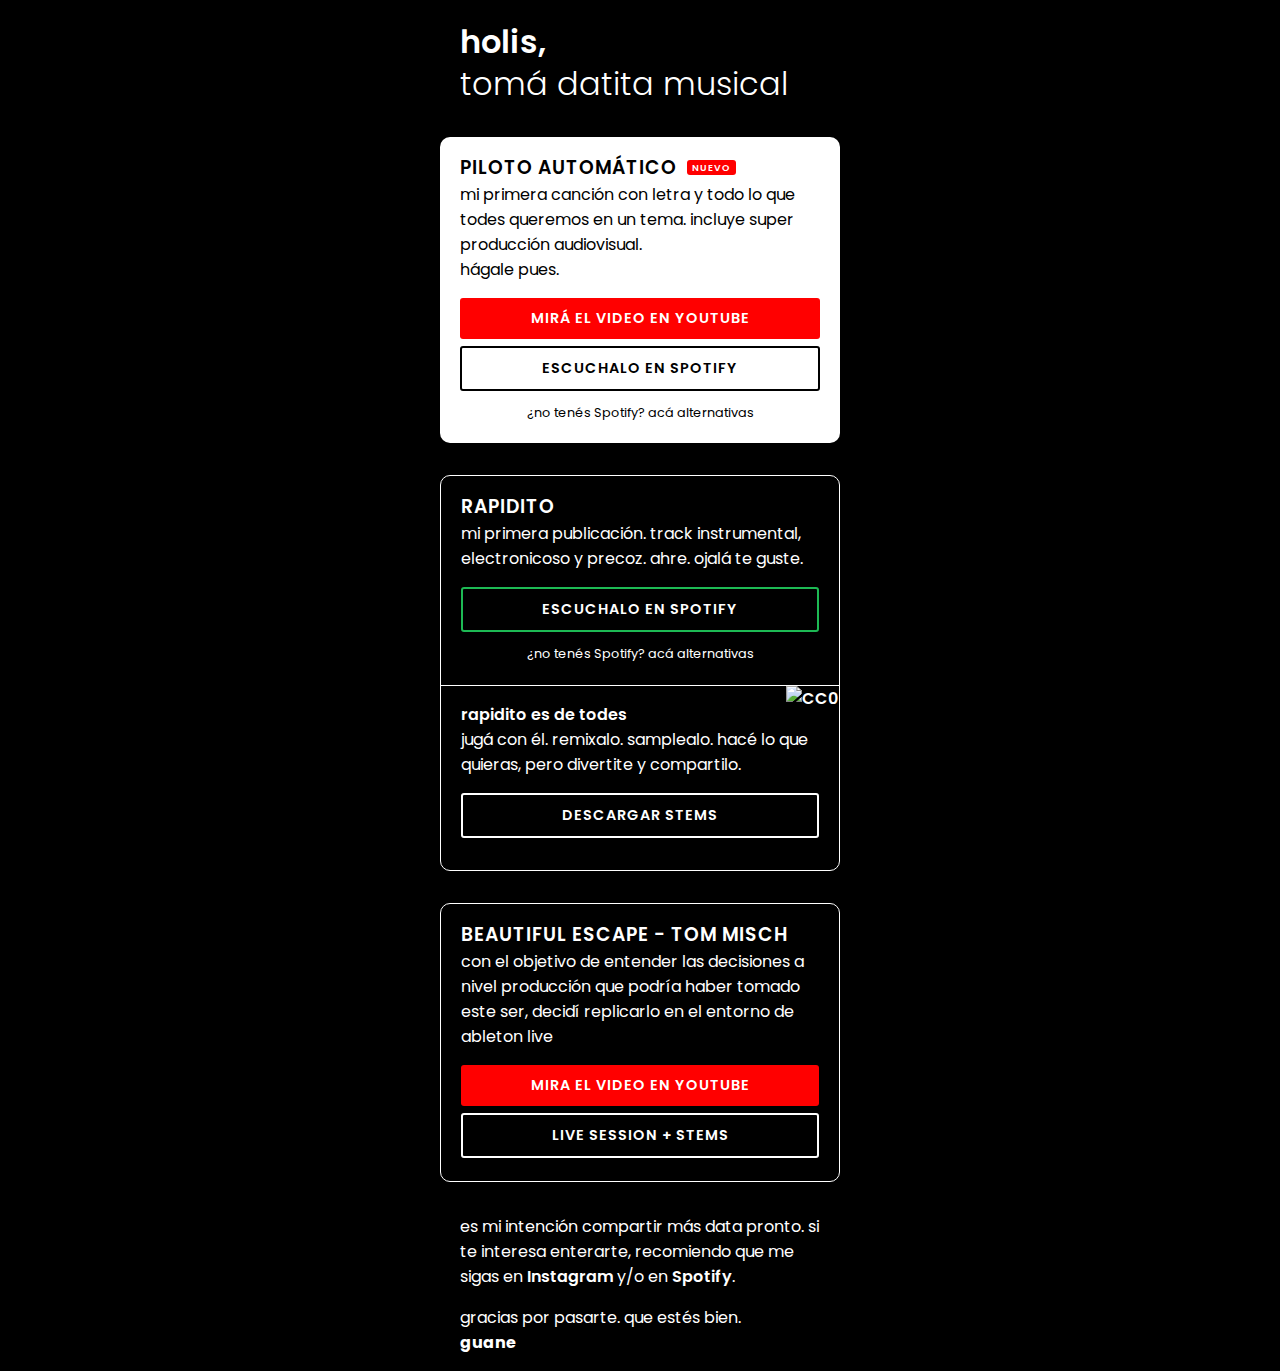
==== index.html @ dbc3dba7 "misch" ====
<!DOCTYPE html>
<html lang="en">
<head>
  <meta charset="UTF-8">
  <!-- Global site tag (gtag.js) - Google Analytics -->
  <script async src="https://www.googletagmanager.com/gtag/js?id=UA-167257848-1"></script>
  <script>
    window.dataLayer = window.dataLayer || [];
    function gtag(){dataLayer.push(arguments);}
    gtag('js', new Date());

    gtag('config', 'UA-167257848-1');
  </script>
  <!-- Google Tag Manager -->
<script>(function(w,d,s,l,i){w[l]=w[l]||[];w[l].push({'gtm.start':
new Date().getTime(),event:'gtm.js'});var f=d.getElementsByTagName(s)[0],
j=d.createElement(s),dl=l!='dataLayer'?'&l='+l:'';j.async=true;j.src=
'https://www.googletagmanager.com/gtm.js?id='+i+dl;f.parentNode.insertBefore(j,f);
})(window,document,'script','dataLayer','GTM-WB2TJGL');</script>
<!-- End Google Tag Manager -->
  <meta name="viewport" content="width=device-width, initial-scale=1.0, maximum-scale=1, user-scalable=0"/>
  <meta http-equiv="X-UA-Compatible" content="ie=edge">
  <link href="https://fonts.googleapis.com/css2?family=Poppins:wght@300;400;600;900&display=swap" rel="stylesheet">

  <meta name="description" content="Un manija musical más">

  <meta property="og:title" content="Guane">
  <meta property="og:description" content="Un manija musical más">
  <meta property="og:image" content="http://guane.co/meta-social.jpg">
  <meta property="og:url" content="http://guane.co">
  <!--meta name="twitter:card" content="summary_large_image"-->

  <meta property="og:site_name" content="Guane">
  <meta name="twitter:image:alt" content="Un manija musical más">
  <title>guane</title>

  <link rel="stylesheet" href="static/styles.css">
</head>
<body>
<!-- Google Tag Manager (noscript) -->
<noscript><iframe src="https://www.googletagmanager.com/ns.html?id=GTM-WB2TJGL"
height="0" width="0" style="display:none;visibility:hidden"></iframe></noscript>
<!-- End Google Tag Manager (noscript) -->
<div id="wrap">
  <div class="container">
    <h1 id="page-title"><span>holis,</span> tomá datita musical</h1>
    <!--p>habrás llegado acá buscando musiquita fresca y nutritiva. <br>esto es lo que tengo por ahora.</p-->
  </div>

  <div class="card new white">
    <div class="block">
      <h3>piloto automático</h3>
      <p>mi primera canción con letra y todo lo que todes queremos en un tema. incluye super producción audiovisual. <br>hágale pues.</p>
      <a href="https://www.youtube.com/watch?v=2fX2SrMbOEM" target="_blank" class="outbound btn-primary btn-youtube" id="Piloto_youtube">Mirá el video en Youtube</a>
      <a href="https://open.spotify.com/track/08IT9ZYKsHliQFiBAHR78b?si=rj-piH4sTCSaxBZZa6_m_A" target="_blank" class="outbound btn-secondary" id="Piloto_spotify">Escuchalo en Spotify</a>
      <a class="small" onclick="togglePanel(this)" data-track="track-02">¿no tenés Spotify? acá alternativas</a>
    </div>
  </div>

  <div class="card">
    <div class="block">
      <h3>rapidito</h3>
      <p>mi primera publicación. track instrumental, electronicoso y precoz. ahre. ojalá te guste.</p>
      <a href="https://open.spotify.com/track/4NC6cqK8tsrpnDs7BSmnF3?si=YZcLljuPQOaiS0xmqyYxNg" target="_blank" class="outbound btn-secondary btn-spotify" id="Rapidito_spotify">Escuchalo en Spotify</a>
      <a class="small" onclick="togglePanel(this)" data-track="track-01">¿no tenés Spotify? acá alternativas</a>
    </div>
    <div class="block">
      <h4>rapidito es de todes</h4>
      <p>jugá con él. remixalo. samplealo. hacé lo que quieras, pero divertite y compartilo. </p>
      <a href="https://www.dropbox.com/sh/ac6xtububckaxv0/AADK2FzumkCQj5qVPClcbhxGa?dl=0" target="_blank" class="outbound btn-secondary" id="Rapidito_stems">descargar stems</a>
      <p xmlns:dct="http://purl.org/dc/terms/" xmlns:vcard="http://www.w3.org/2001/vcard-rdf/3.0#">
      <a rel="license" class="logo-cc0"
         href="http://creativecommons.org/publicdomain/zero/1.0/">
        <img src="http://i.creativecommons.org/p/zero/1.0/88x31.png" style="border-style: none;" alt="CC0" />
      </a>
      <span class="hidden">
        <br />
        To the extent possible under law,
        <a rel="dct:publisher"
           href="guane.co">
          <span property="dct:title">Juani Ruiz Echazú</span></a>
        has waived all copyright and related or neighboring rights to
        <span property="dct:title">Rapidito - single</span>.
        This work is published from:
        <span property="vcard:Country" datatype="dct:ISO3166"
              content="AR" about="guane.co">
          Argentina</span>.
      </span>
      </p>
    </div>
  </div>

  <div class="card">
    <div class="block">
      <h3>beautiful escape - tom misch</h3>
      <p>con el objetivo de entender las decisiones a nivel producción que podría haber tomado este ser, decidí replicarlo en el entorno de ableton live</p>
      <a href="https://youtu.be/fg_dWSRYCf8" target="_blank" class="outbound btn-primary btn-youtube" id="Misch_yt">Mira el video en youtube</a>
      <a href="https://www.dropbox.com/sh/4fp14c9alnywz0y/AADHzIzvy0ldiTium4FO3c2oa?dl=0" target="_blank" class="outbound btn-secondary" id="Misch_stems">Live session + stems</a>
    </div>
  </div>
  
  <div class="container">
    <p>es mi intención compartir más data pronto. si te interesa enterarte, recomiendo que me sigas en <a href="http://instagram.com/daleguane" class="outbound" id="Social_IG" target="_blank">Instagram</a> y/o en <a href="https://open.spotify.com/artist/0jzcoarkQGWsQADOAXR2iR?si=GnlIrMtJQ4uZxvZliAdVQA" class="outbound" id="Social_SP" target="_blank">Spotify</a>.</p>

    <p>gracias por pasarte. que estés bien. <br> <strong>guane</strong></p>
  </div>

</div>

<div id="panel">
  <div class="bg" onclick="closePanel()" id="close-panel"></div>
  <div class="container track-01">
    <h2>a ver si alguna de estas te sirve:</h2>
    <ul>
      <li><a href="https://www.instagram.com/p/CAbT5fRA3Bx/" class="outbound" id="Rapidito_IG" target="_blank">Instagram</a></li>
      <li><a href="https://music.apple.com/us/album/rapidito-single/1513836901?uo=4&app=apple+music" class="outbound" id="Rapidito_AP" target="_blank">Apple music</a></li>
      <li><a href="https://tidal.com/browse/track/141943991" class="outbound" id="Rapidito_TI" target="_blank">Tidal</a></li>
      <li><a href="https://www.deezer.com/album/148999192" class="outbound" id="Rapidito_DE" target="_blank">Deezer</a></li>
      <li><a href="https://www.youtube.com/watch?v=BeaPKZF7RSI" class="outbound" id="Rapidito_YT" target="_blank">Youtube</a></li>
    </ul>
  </div>
  <div class="container track-02">
    <h2>a ver si alguna de estas te sirve:</h2>
    <ul>
      <li><a href="https://music.apple.com/us/album/rapidito-single/1513836901?uo=4&app=apple+music" class="outbound" id="Piloto_AP" target="_blank">Apple music</a></li>
      <li><a href="https://tidal.com/browse/track/143422918" class="outbound" id="Piloto_TI" target="_blank">Tidal</a></li>
      <li><a href="https://www.deezer.com/en/track/977802572" class="outbound" id="Piloto_DE" target="_blank">Deezer</a></li>
    </ul>
  </div>
</div>

<script type="text/javascript">
function togglePanel(e) {
  var element = document.getElementById("panel");
  var song = e.getAttribute("data-track");
  // alert(song);
  element.classList.toggle("visible");
  element.classList.toggle(song);
}
function closePanel() {
  document.getElementById("panel").removeAttribute('class');
}
document.onkeydown = function(evt) {
    evt = evt || window.event;
    if (evt.keyCode == 27) {
        document.getElementById("panel").removeAttribute('class');
    }
};
</script>

</body>
</html>
---- static/styles.css ----
html, body {
  font-family: 'Poppins', sans-serif;
  margin: 0;
  background: #000;
  color: #fff;
  font-size: 16px;
}

#wrap {
  margin: 0 auto;
  width: 100%;
  max-width: 400px;
}

#page-title {
  font-weight: 300;
  line-height: 1.3em;
}

#page-title span {
  display: block;
  font-weight: 600;
}

.container {
  padding: 0 20px;
}

.card {
  border-radius: 10px;
  border: 1px solid #fff;
  margin: 2em 0;
}
.card.white {
  border: none;
  background: #fff;
  color: #000;
}
.card .block {
  padding: 16px 20px;
  position: relative;
}
.card .block:not(:first-child) {
  border-top: 1px solid #fff;
}

.card h3 {
  margin: 0;
  text-transform: uppercase;
  font-weight: 600;
  letter-spacing: 1px;
  padding: 0;
}
.card.new h3:after {
  content: "nuevo";
  background: #ff0000;
  font-size: .5em;
  padding: 1px 5px;
  border-radius: 3px;
  position: relative;
  top: -3px;
  margin-left: 10px;
}
.card.white.new h3:after {
  color: #fff;
}
.card h4 {
  margin: 0;
  font-weight: 600;
}
span.hidden {
  display: none;
}
.logo-cc0 {
  position: absolute;
  top: 0;
  right: 0;
}
.logo-cc0 img {
  width: 64px;
}
.card p {
  padding-top: 0;
  margin-top: 0;
}
a {
  color: #fff;
  text-decoration: none;
  font-weight: 600;
}
a.small {
  color: #fff;
  display: block;
  padding: 5px 0;
  font-weight: 400;
  line-height: 1.5em;
  text-decoration: none;
  font-size: .8em;
  text-align: center;
  cursor: pointer;
}
a:hover {
  text-decoration: underline;
}
.white a.small {
  color: #000;
}

.btn-primary {
  background: #fff;
  color: #000;
  text-decoration: none;
  display: block;
  border-radius: 3px;
  padding: 10px 20px;
  text-align: center;
  text-transform: uppercase;
  font-weight: 600;
  font-size: .9em;
  letter-spacing: 1px;
  margin-bottom: .5em;
}
.btn-primary.btn-spotify {
  background: #1db954;
  color: #fff;
}

.btn-primary.btn-youtube {
  background: #ff0000;
  color: #fff;
}

.btn-secondary {
  background: #000;
  color: #fff;
  border: 2px solid #fff;
  box-sizing: border-box;
  text-decoration: none;
  display: block;
  border-radius: 3px;
  padding: 10px 20px;
  text-align: center;
  text-transform: uppercase;
  font-weight: 600;
  font-size: .9em;
  letter-spacing: 1px;
  margin-bottom: .5em;
}
.btn-secondary.btn-spotify {
  background: #000;
  color: #fff;
  border-color: #1db954;
}
.card.white .btn-secondary {
  border-color: #000;
  background: #fff;
  color: #000;
}

#panel {
  position: fixed;
  top: 0;
  left: 0;
  right: 0;
  bottom: 0;
  display: none;
}

#panel.visible {
  display: block;
}

#panel .bg {
  position: absolute;
  top: 0;
  left: 0;
  right: 0;
  bottom: 0;
  background: rgba(0,0,0,.6);
}

#panel .container {
  width: 100%;
  max-width: 420px;
  padding: 0;
  background: #fff;
  color: #000;
  border-radius: 10px;
  text-align: center;
  position: absolute;
  top: 50%;
  left: 50%;
  transform: translateX(-50%) translateY(-50%);
  box-shadow: 0px 0px 10px #000;
  display: none;
}
#panel.visible.track-01 .container.track-01,
#panel.visible.track-02 .container.track-02 {
  display: block;
}
#panel h2 {
  font-weight: 400;
  font-size: 1em;
}
#panel ul {
  padding: 0;
  border-top: 1px solid #000;
  margin-bottom: 0;
}
#panel ul li {
  list-style: none;
  padding: 0;
  border-bottom: 1px solid #000;
}
#panel a {
  color: #000;
  display: block;
  padding: 12px 0;
}
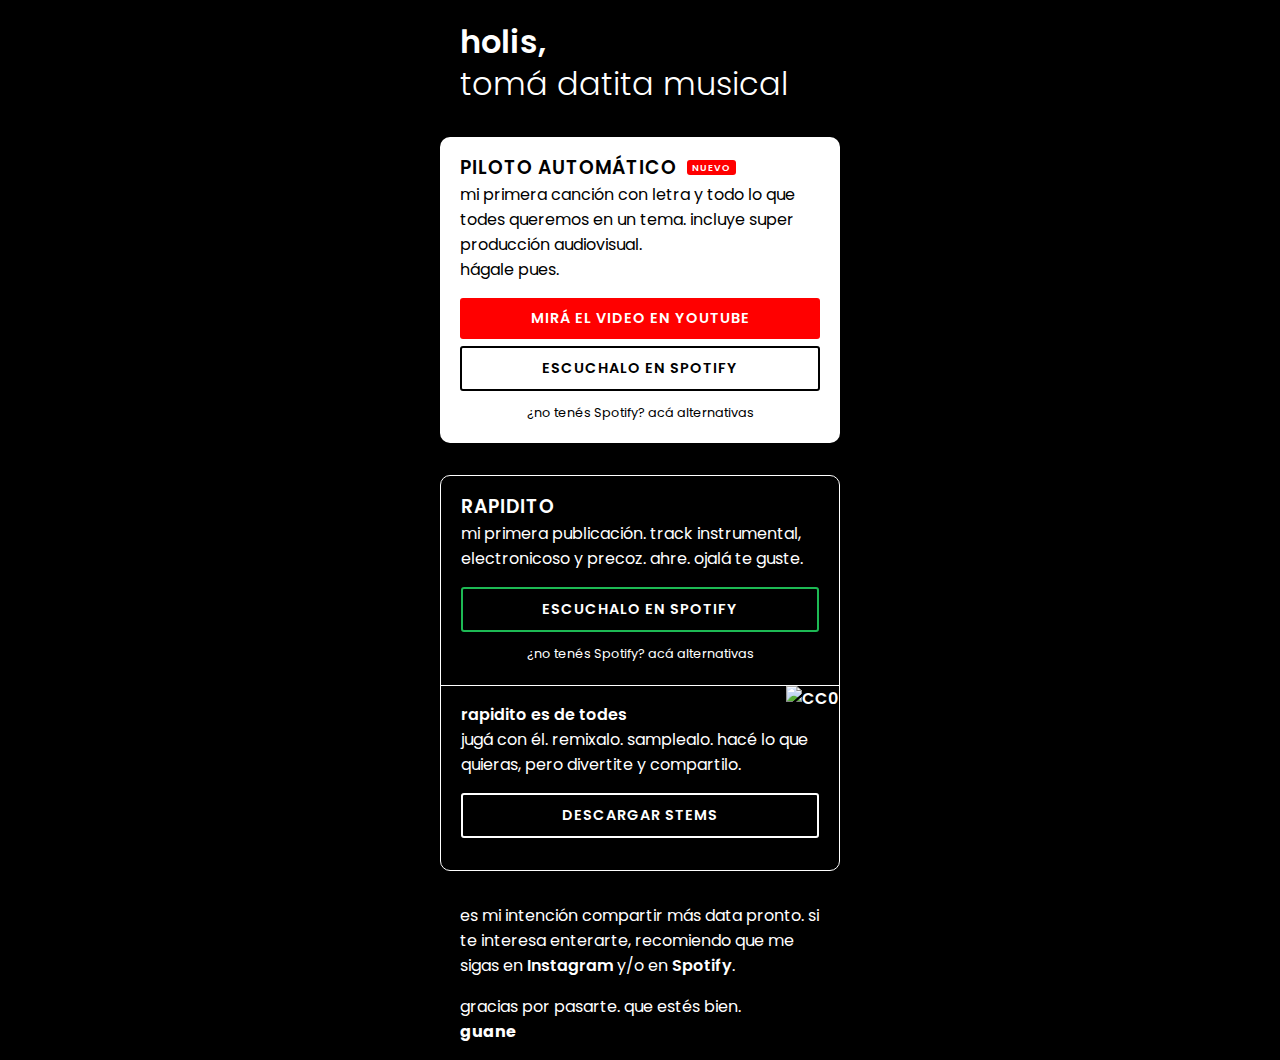
==== commit ba42ce5e: "oops" ====
--- a/index.html
+++ b/index.html
@@ -90,14 +90,14 @@
     </div>
   </div>
 
-  <div class="card">
+  <!--div class="card">
     <div class="block">
       <h3>beautiful escape - tom misch</h3>
       <p>con el objetivo de entender las decisiones a nivel producción que podría haber tomado este ser, decidí replicarlo en el entorno de ableton live</p>
       <a href="https://youtu.be/fg_dWSRYCf8" target="_blank" class="outbound btn-primary btn-youtube" id="Misch_yt">Mira el video en youtube</a>
       <a href="https://www.dropbox.com/sh/4fp14c9alnywz0y/AADHzIzvy0ldiTium4FO3c2oa?dl=0" target="_blank" class="outbound btn-secondary" id="Misch_stems">Live session + stems</a>
     </div>
-  </div>
+  </div-->
   
   <div class="container">
     <p>es mi intención compartir más data pronto. si te interesa enterarte, recomiendo que me sigas en <a href="http://instagram.com/daleguane" class="outbound" id="Social_IG" target="_blank">Instagram</a> y/o en <a href="https://open.spotify.com/artist/0jzcoarkQGWsQADOAXR2iR?si=GnlIrMtJQ4uZxvZliAdVQA" class="outbound" id="Social_SP" target="_blank">Spotify</a>.</p>
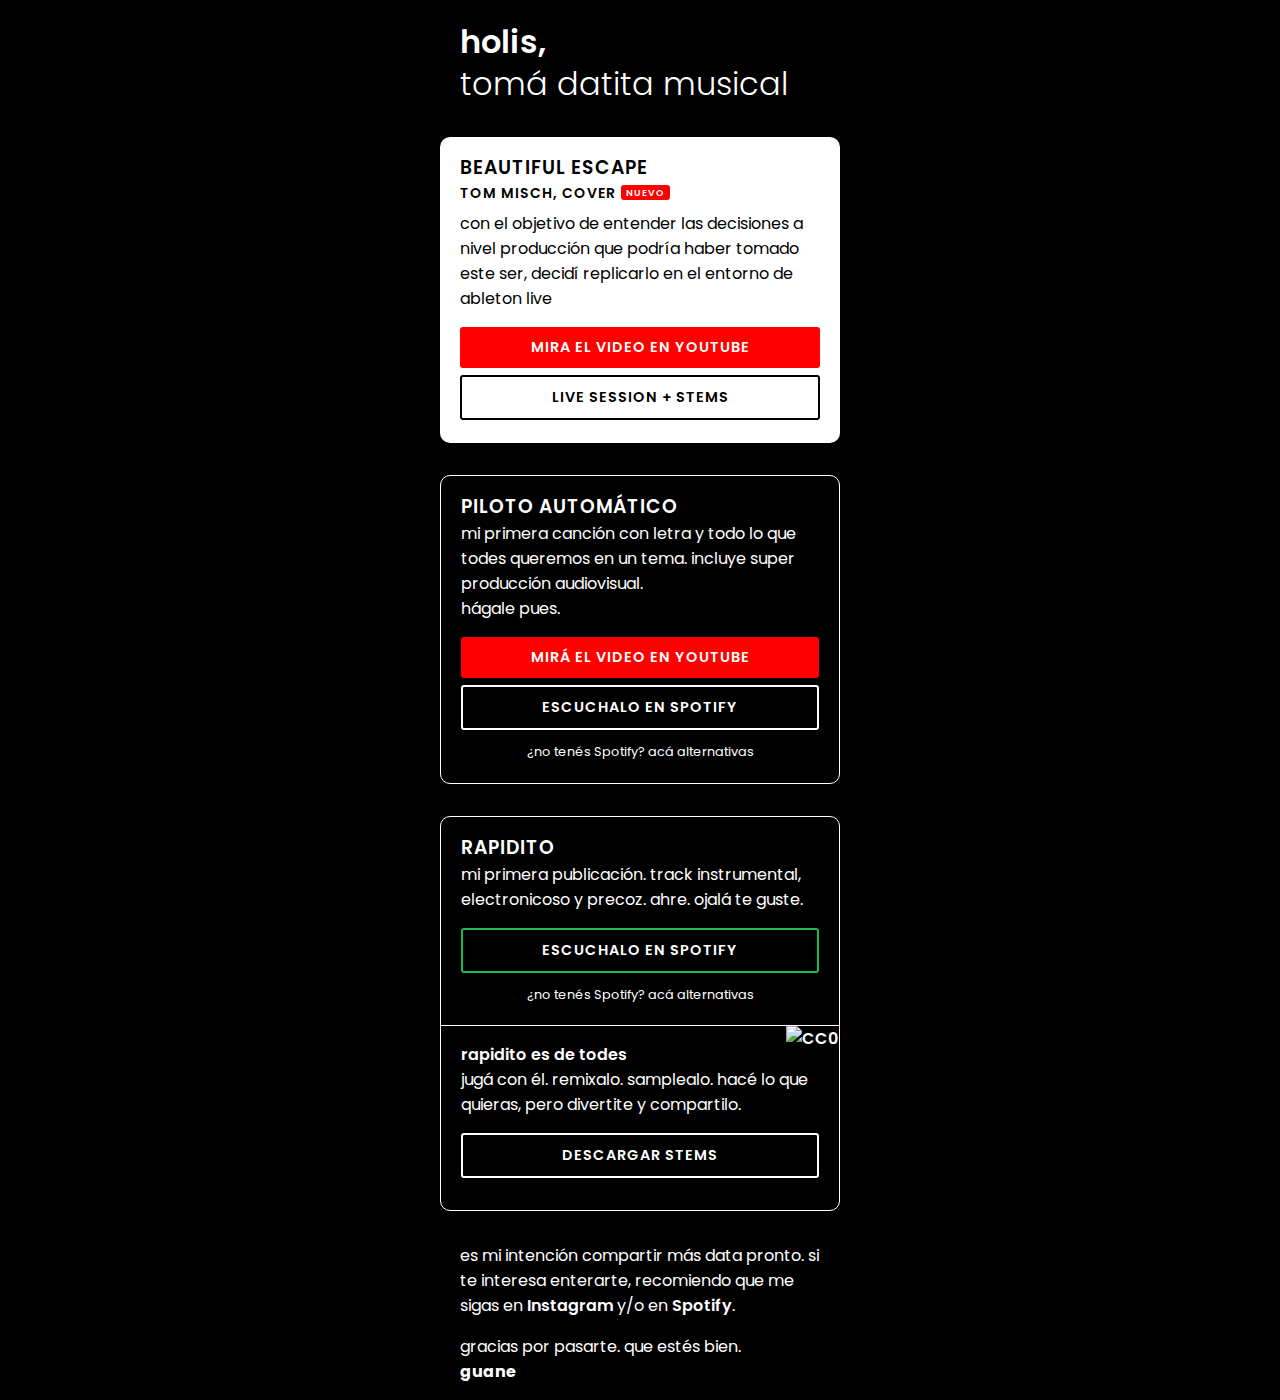
==== commit 1b8d0077: "misch for real" ====
--- a/index.html
+++ b/index.html
@@ -49,6 +49,15 @@
 
   <div class="card new white">
     <div class="block">
+      <h3>beautiful escape<br><span>tom misch, cover</span></h3>
+      <p>con el objetivo de entender las decisiones a nivel producción que podría haber tomado este ser, decidí replicarlo en el entorno de ableton live</p>
+      <a href="https://youtu.be/fg_dWSRYCf8" target="_blank" class="outbound btn-primary btn-youtube" id="Misch_yt">Mira el video en youtube</a>
+      <a href="https://www.dropbox.com/sh/4fp14c9alnywz0y/AADHzIzvy0ldiTium4FO3c2oa?dl=0" target="_blank" class="outbound btn-secondary" id="Misch_stems">Live session + stems</a>
+    </div>
+  </div>
+
+  <div class="card">
+    <div class="block">
       <h3>piloto automático</h3>
       <p>mi primera canción con letra y todo lo que todes queremos en un tema. incluye super producción audiovisual. <br>hágale pues.</p>
       <a href="https://www.youtube.com/watch?v=2fX2SrMbOEM" target="_blank" class="outbound btn-primary btn-youtube" id="Piloto_youtube">Mirá el video en Youtube</a>
@@ -89,15 +98,6 @@
       </p>
     </div>
   </div>
-
-  <!--div class="card">
-    <div class="block">
-      <h3>beautiful escape - tom misch</h3>
-      <p>con el objetivo de entender las decisiones a nivel producción que podría haber tomado este ser, decidí replicarlo en el entorno de ableton live</p>
-      <a href="https://youtu.be/fg_dWSRYCf8" target="_blank" class="outbound btn-primary btn-youtube" id="Misch_yt">Mira el video en youtube</a>
-      <a href="https://www.dropbox.com/sh/4fp14c9alnywz0y/AADHzIzvy0ldiTium4FO3c2oa?dl=0" target="_blank" class="outbound btn-secondary" id="Misch_stems">Live session + stems</a>
-    </div>
-  </div-->
   
   <div class="container">
     <p>es mi intención compartir más data pronto. si te interesa enterarte, recomiendo que me sigas en <a href="http://instagram.com/daleguane" class="outbound" id="Social_IG" target="_blank">Instagram</a> y/o en <a href="https://open.spotify.com/artist/0jzcoarkQGWsQADOAXR2iR?si=GnlIrMtJQ4uZxvZliAdVQA" class="outbound" id="Social_SP" target="_blank">Spotify</a>.</p>
--- a/static/styles.css
+++ b/static/styles.css
@@ -51,15 +51,21 @@
   letter-spacing: 1px;
   padding: 0;
 }
+.card h3 span {
+  font-size: .75em;
+  position: relative;
+  top: -5px;
+}
 .card.new h3:after {
   content: "nuevo";
+  display: inline;
   background: #ff0000;
   font-size: .5em;
   padding: 1px 5px;
   border-radius: 3px;
   position: relative;
-  top: -3px;
-  margin-left: 10px;
+  top: -7px;
+  margin-left: 5px;
 }
 .card.white.new h3:after {
   color: #fff;
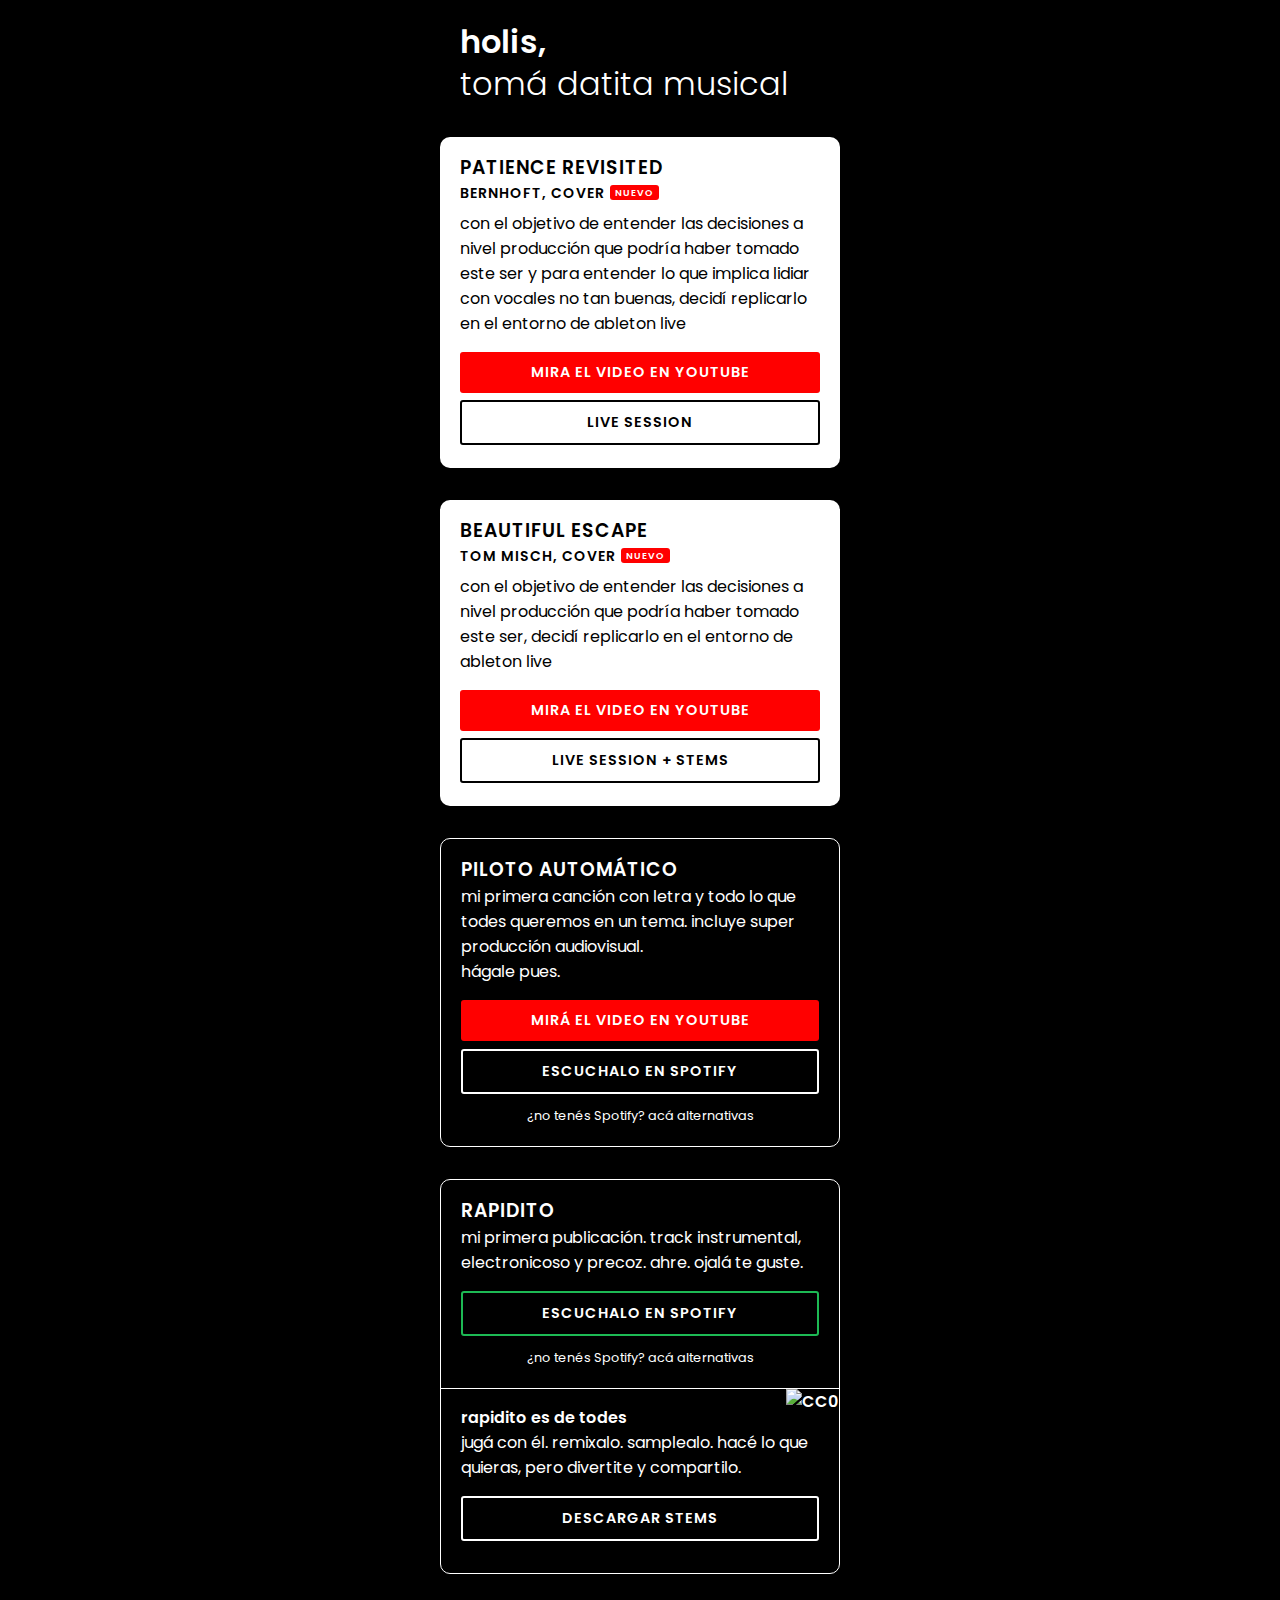
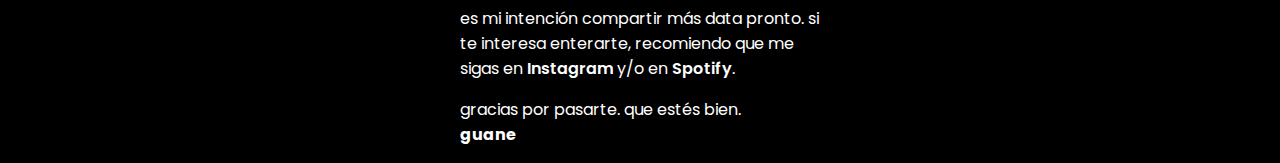
==== commit e128611b: "patience revisited" ====
--- a/index.html
+++ b/index.html
@@ -47,6 +47,15 @@
     <!--p>habrás llegado acá buscando musiquita fresca y nutritiva. <br>esto es lo que tengo por ahora.</p-->
   </div>
 
+  <div class="card new white">
+    <div class="block">
+      <h3>patience revisited<br><span>bernhoft, cover</span></h3>
+      <p>con el objetivo de entender las decisiones a nivel producción que podría haber tomado este ser y para entender lo que implica lidiar con vocales no tan buenas, decidí replicarlo en el entorno de ableton live</p>
+      <a href="https://www.youtube.com/watch?v=g9MQwjhm0Oc" target="_blank" class="outbound btn-primary btn-youtube" id="Bernhoft_yt">Mira el video en youtube</a>
+      <a href="https://www.dropbox.com/sh/3kn89ak44lyh8nc/AAAj1W1nZ2Cq6m2srmrZ6Okga?dl=0" target="_blank" class="outbound btn-secondary" id="Bernhoft_stems">Live session</a>
+    </div>
+  </div>
+  
   <div class="card new white">
     <div class="block">
       <h3>beautiful escape<br><span>tom misch, cover</span></h3>
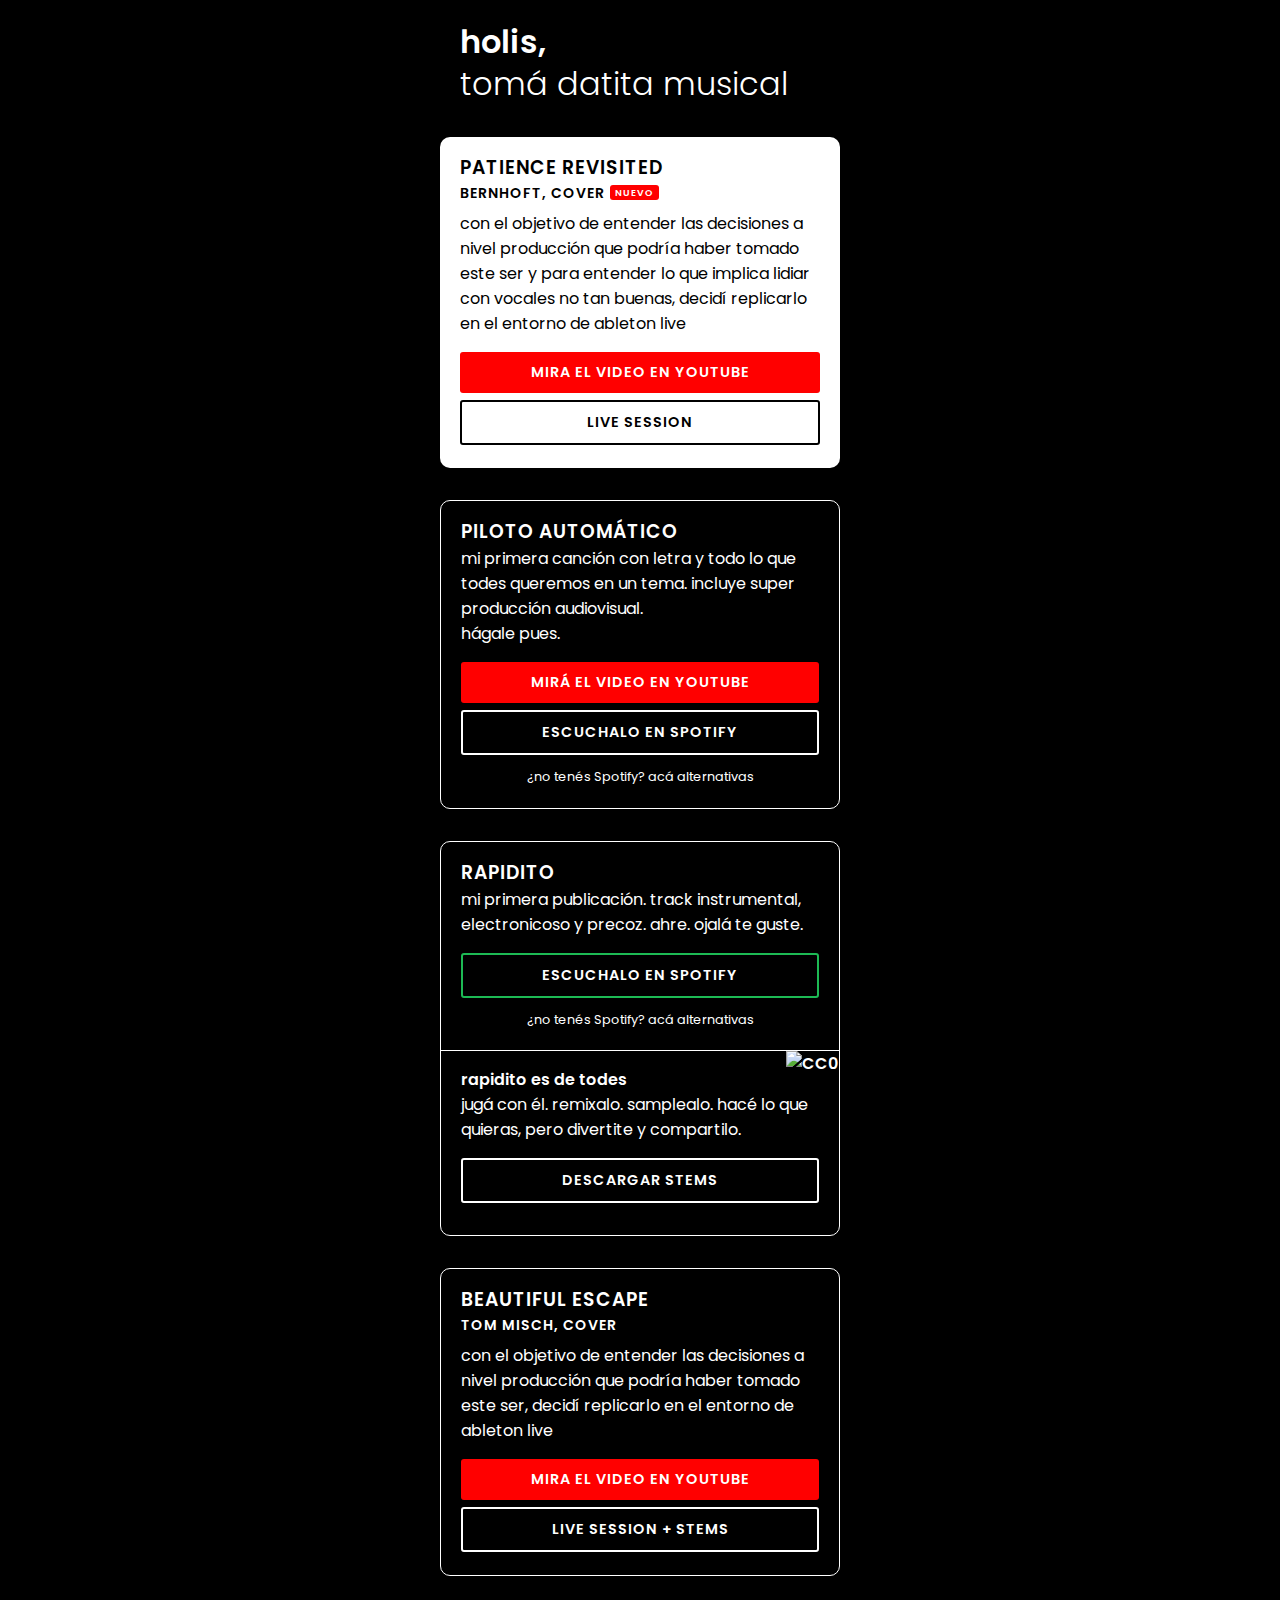
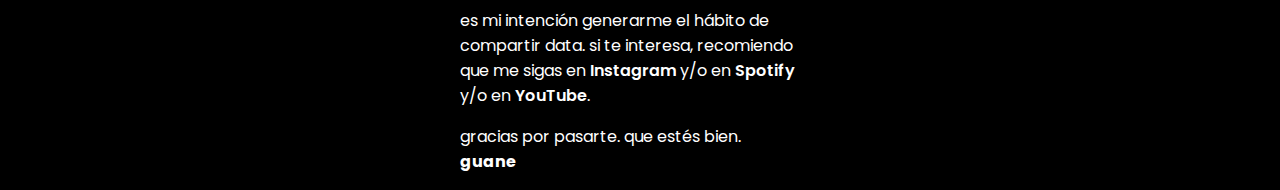
==== commit 28071187: "revisited" ====
--- a/index.html
+++ b/index.html
@@ -55,15 +55,6 @@
       <a href="https://www.dropbox.com/sh/3kn89ak44lyh8nc/AAAj1W1nZ2Cq6m2srmrZ6Okga?dl=0" target="_blank" class="outbound btn-secondary" id="Bernhoft_stems">Live session</a>
     </div>
   </div>
-  
-  <div class="card new white">
-    <div class="block">
-      <h3>beautiful escape<br><span>tom misch, cover</span></h3>
-      <p>con el objetivo de entender las decisiones a nivel producción que podría haber tomado este ser, decidí replicarlo en el entorno de ableton live</p>
-      <a href="https://youtu.be/fg_dWSRYCf8" target="_blank" class="outbound btn-primary btn-youtube" id="Misch_yt">Mira el video en youtube</a>
-      <a href="https://www.dropbox.com/sh/4fp14c9alnywz0y/AADHzIzvy0ldiTium4FO3c2oa?dl=0" target="_blank" class="outbound btn-secondary" id="Misch_stems">Live session + stems</a>
-    </div>
-  </div>
 
   <div class="card">
     <div class="block">
@@ -107,9 +98,18 @@
       </p>
     </div>
   </div>
+
+  <div class="card">
+    <div class="block">
+      <h3>beautiful escape<br><span>tom misch, cover</span></h3>
+      <p>con el objetivo de entender las decisiones a nivel producción que podría haber tomado este ser, decidí replicarlo en el entorno de ableton live</p>
+      <a href="https://youtu.be/fg_dWSRYCf8" target="_blank" class="outbound btn-primary btn-youtube" id="Misch_yt">Mira el video en youtube</a>
+      <a href="https://www.dropbox.com/sh/4fp14c9alnywz0y/AADHzIzvy0ldiTium4FO3c2oa?dl=0" target="_blank" class="outbound btn-secondary" id="Misch_stems">Live session + stems</a>
+    </div>
+  </div>
   
   <div class="container">
-    <p>es mi intención compartir más data pronto. si te interesa enterarte, recomiendo que me sigas en <a href="http://instagram.com/daleguane" class="outbound" id="Social_IG" target="_blank">Instagram</a> y/o en <a href="https://open.spotify.com/artist/0jzcoarkQGWsQADOAXR2iR?si=GnlIrMtJQ4uZxvZliAdVQA" class="outbound" id="Social_SP" target="_blank">Spotify</a>.</p>
+    <p>es mi intención generarme el hábito de compartir data. si te interesa, recomiendo que me sigas en <a href="http://instagram.com/daleguane" class="outbound" id="Social_IG" target="_blank">Instagram</a> y/o en <a href="https://open.spotify.com/artist/0jzcoarkQGWsQADOAXR2iR?si=GnlIrMtJQ4uZxvZliAdVQA" class="outbound" id="Social_SP" target="_blank">Spotify</a> y/o en <a href="http://www.youtube.com/channel/UCfoHycSGTtLKOb_GEZmihuw" class="outbound" id="Social_YT" target="_blank">YouTube</a>.</p>
 
     <p>gracias por pasarte. que estés bien. <br> <strong>guane</strong></p>
   </div>
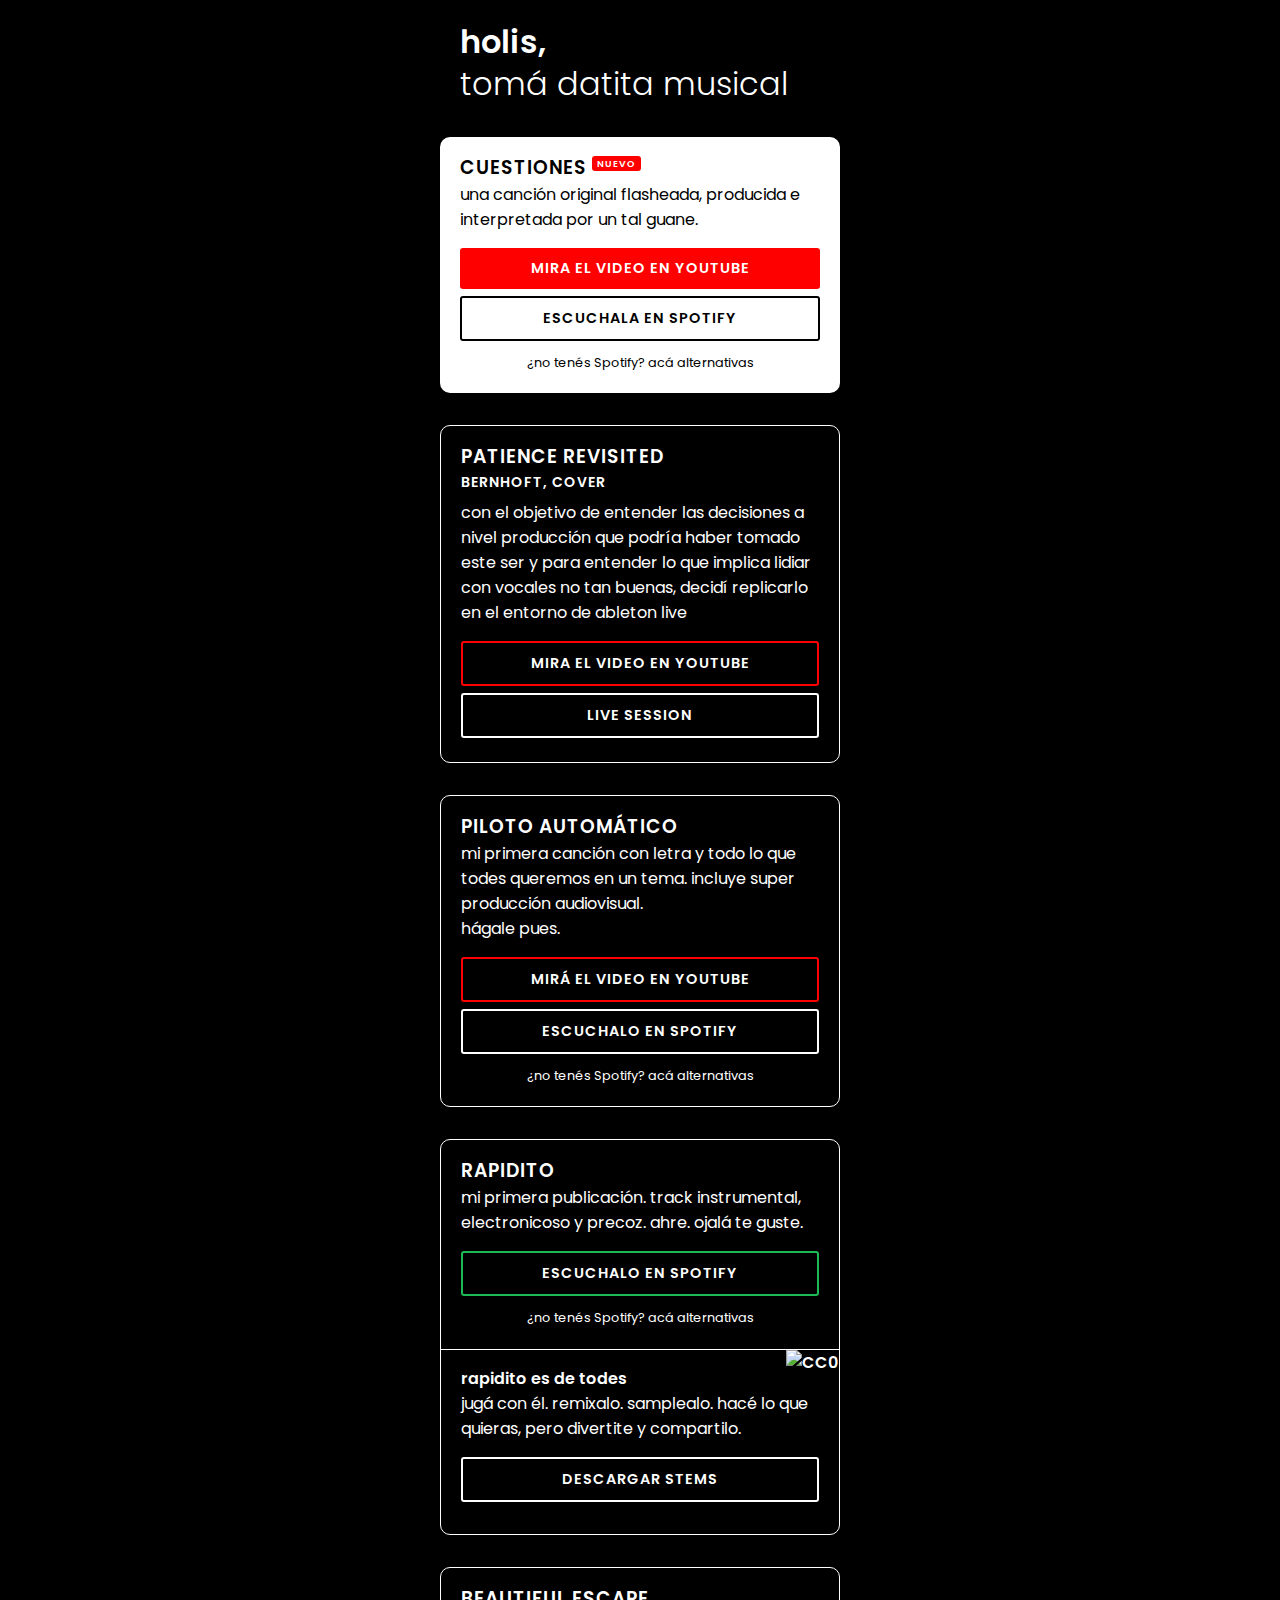
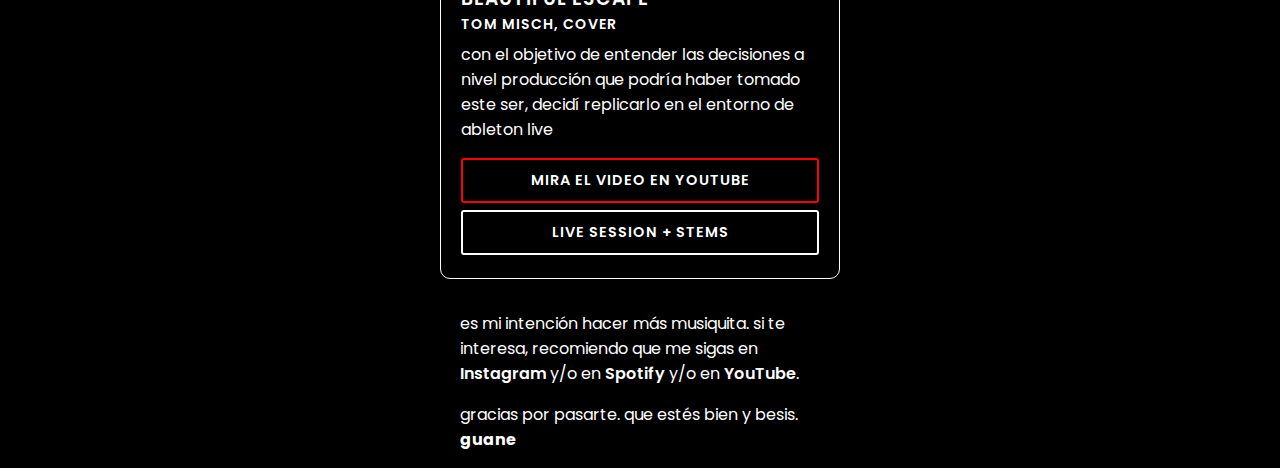
==== commit a8c8318f: "daleeee" ====
--- a/index.html
+++ b/index.html
@@ -49,9 +49,19 @@
 
   <div class="card new white">
     <div class="block">
+      <h3>cuestiones</h3>
+      <p>una canción original flasheada, producida e interpretada por un tal guane.</p>
+      <a href="https://www.youtube.com/watch?v=g9MQwjhm0Oc" target="_blank" class="outbound btn-primary btn-youtube" id="Cuestiones_yt">Mira el video en youtube</a>
+      <a href="https://open.spotify.com/track/19mItUiQqte8ufjwZdrCme?si=6zl7G36hRICoL2ruUDDG5w" target="_blank" class="outbound btn-secondary" id="Cuestiones_spotify">Escuchala en Spotify</a>
+      <a class="small" onclick="togglePanel(this)" data-track="track-03">¿no tenés Spotify? acá alternativas</a>
+    </div>
+  </div>
+  
+  <div class="card">
+    <div class="block">
       <h3>patience revisited<br><span>bernhoft, cover</span></h3>
       <p>con el objetivo de entender las decisiones a nivel producción que podría haber tomado este ser y para entender lo que implica lidiar con vocales no tan buenas, decidí replicarlo en el entorno de ableton live</p>
-      <a href="https://www.youtube.com/watch?v=g9MQwjhm0Oc" target="_blank" class="outbound btn-primary btn-youtube" id="Bernhoft_yt">Mira el video en youtube</a>
+      <a href="https://www.youtube.com/watch?v=g9MQwjhm0Oc" target="_blank" class="outbound btn-secondary btn-youtube" id="Bernhoft_yt">Mira el video en youtube</a>
       <a href="https://www.dropbox.com/sh/3kn89ak44lyh8nc/AAAj1W1nZ2Cq6m2srmrZ6Okga?dl=0" target="_blank" class="outbound btn-secondary" id="Bernhoft_stems">Live session</a>
     </div>
   </div>
@@ -60,7 +70,7 @@
     <div class="block">
       <h3>piloto automático</h3>
       <p>mi primera canción con letra y todo lo que todes queremos en un tema. incluye super producción audiovisual. <br>hágale pues.</p>
-      <a href="https://www.youtube.com/watch?v=2fX2SrMbOEM" target="_blank" class="outbound btn-primary btn-youtube" id="Piloto_youtube">Mirá el video en Youtube</a>
+      <a href="https://www.youtube.com/watch?v=2fX2SrMbOEM" target="_blank" class="outbound btn-secondary btn-youtube" id="Piloto_youtube">Mirá el video en Youtube</a>
       <a href="https://open.spotify.com/track/08IT9ZYKsHliQFiBAHR78b?si=rj-piH4sTCSaxBZZa6_m_A" target="_blank" class="outbound btn-secondary" id="Piloto_spotify">Escuchalo en Spotify</a>
       <a class="small" onclick="togglePanel(this)" data-track="track-02">¿no tenés Spotify? acá alternativas</a>
     </div>
@@ -103,15 +113,15 @@
     <div class="block">
       <h3>beautiful escape<br><span>tom misch, cover</span></h3>
       <p>con el objetivo de entender las decisiones a nivel producción que podría haber tomado este ser, decidí replicarlo en el entorno de ableton live</p>
-      <a href="https://youtu.be/fg_dWSRYCf8" target="_blank" class="outbound btn-primary btn-youtube" id="Misch_yt">Mira el video en youtube</a>
+      <a href="https://youtu.be/fg_dWSRYCf8" target="_blank" class="outbound btn-secondary btn-youtube" id="Misch_yt">Mira el video en youtube</a>
       <a href="https://www.dropbox.com/sh/4fp14c9alnywz0y/AADHzIzvy0ldiTium4FO3c2oa?dl=0" target="_blank" class="outbound btn-secondary" id="Misch_stems">Live session + stems</a>
     </div>
   </div>
   
   <div class="container">
-    <p>es mi intención generarme el hábito de compartir data. si te interesa, recomiendo que me sigas en <a href="http://instagram.com/daleguane" class="outbound" id="Social_IG" target="_blank">Instagram</a> y/o en <a href="https://open.spotify.com/artist/0jzcoarkQGWsQADOAXR2iR?si=GnlIrMtJQ4uZxvZliAdVQA" class="outbound" id="Social_SP" target="_blank">Spotify</a> y/o en <a href="http://www.youtube.com/channel/UCfoHycSGTtLKOb_GEZmihuw" class="outbound" id="Social_YT" target="_blank">YouTube</a>.</p>
+    <p>es mi intención hacer más musiquita. si te interesa, recomiendo que me sigas en <a href="http://instagram.com/daleguane" class="outbound" id="Social_IG" target="_blank">Instagram</a> y/o en <a href="https://open.spotify.com/artist/0jzcoarkQGWsQADOAXR2iR?si=GnlIrMtJQ4uZxvZliAdVQA" class="outbound" id="Social_SP" target="_blank">Spotify</a> y/o en <a href="http://www.youtube.com/channel/UCfoHycSGTtLKOb_GEZmihuw" class="outbound" id="Social_YT" target="_blank">YouTube</a>.</p>
 
-    <p>gracias por pasarte. que estés bien. <br> <strong>guane</strong></p>
+    <p>gracias por pasarte. que estés bien y besis. <br> <strong>guane</strong></p>
   </div>
 
 </div>
@@ -134,6 +144,15 @@
       <li><a href="https://music.apple.com/us/album/rapidito-single/1513836901?uo=4&app=apple+music" class="outbound" id="Piloto_AP" target="_blank">Apple music</a></li>
       <li><a href="https://tidal.com/browse/track/143422918" class="outbound" id="Piloto_TI" target="_blank">Tidal</a></li>
       <li><a href="https://www.deezer.com/en/track/977802572" class="outbound" id="Piloto_DE" target="_blank">Deezer</a></li>
+    </ul>
+  </div>
+  <div class="container track-03">
+    <h2>a ver si alguna de estas te sirve:</h2>
+    <ul>
+      <li><a href="https://music.apple.com/ar/album/cuestiones/1541059531?i=1541059869" class="outbound" id="Cuestiones_IG" target="_blank">Instagram</a></li>
+      <li><a href="https://music.apple.com/ar/album/cuestiones/1541059531?i=1541059869" class="outbound" id="Cuestiones_AP" target="_blank">Apple music</a></li>
+      <li><a href="https://tidal.com/browse/album/162716612" class="outbound" id="Cuestiones_TI" target="_blank">Tidal</a></li>
+      <li><a href="https://deezer.page.link/nRaEBBXbQr9bXyqZ8" class="outbound" id="Cuestiones_DE" target="_blank">Deezer</a></li>
     </ul>
   </div>
 </div>
--- a/static/styles.css
+++ b/static/styles.css
@@ -157,6 +157,11 @@
   color: #fff;
   border-color: #1db954;
 }
+.btn-secondary.btn-youtube {
+  background: #000;
+  color: #fff;
+  border-color: #ff0000;
+}
 .card.white .btn-secondary {
   border-color: #000;
   background: #fff;
@@ -201,7 +206,8 @@
   display: none;
 }
 #panel.visible.track-01 .container.track-01,
-#panel.visible.track-02 .container.track-02 {
+#panel.visible.track-02 .container.track-02,
+#panel.visible.track-03 .container.track-03 {
   display: block;
 }
 #panel h2 {
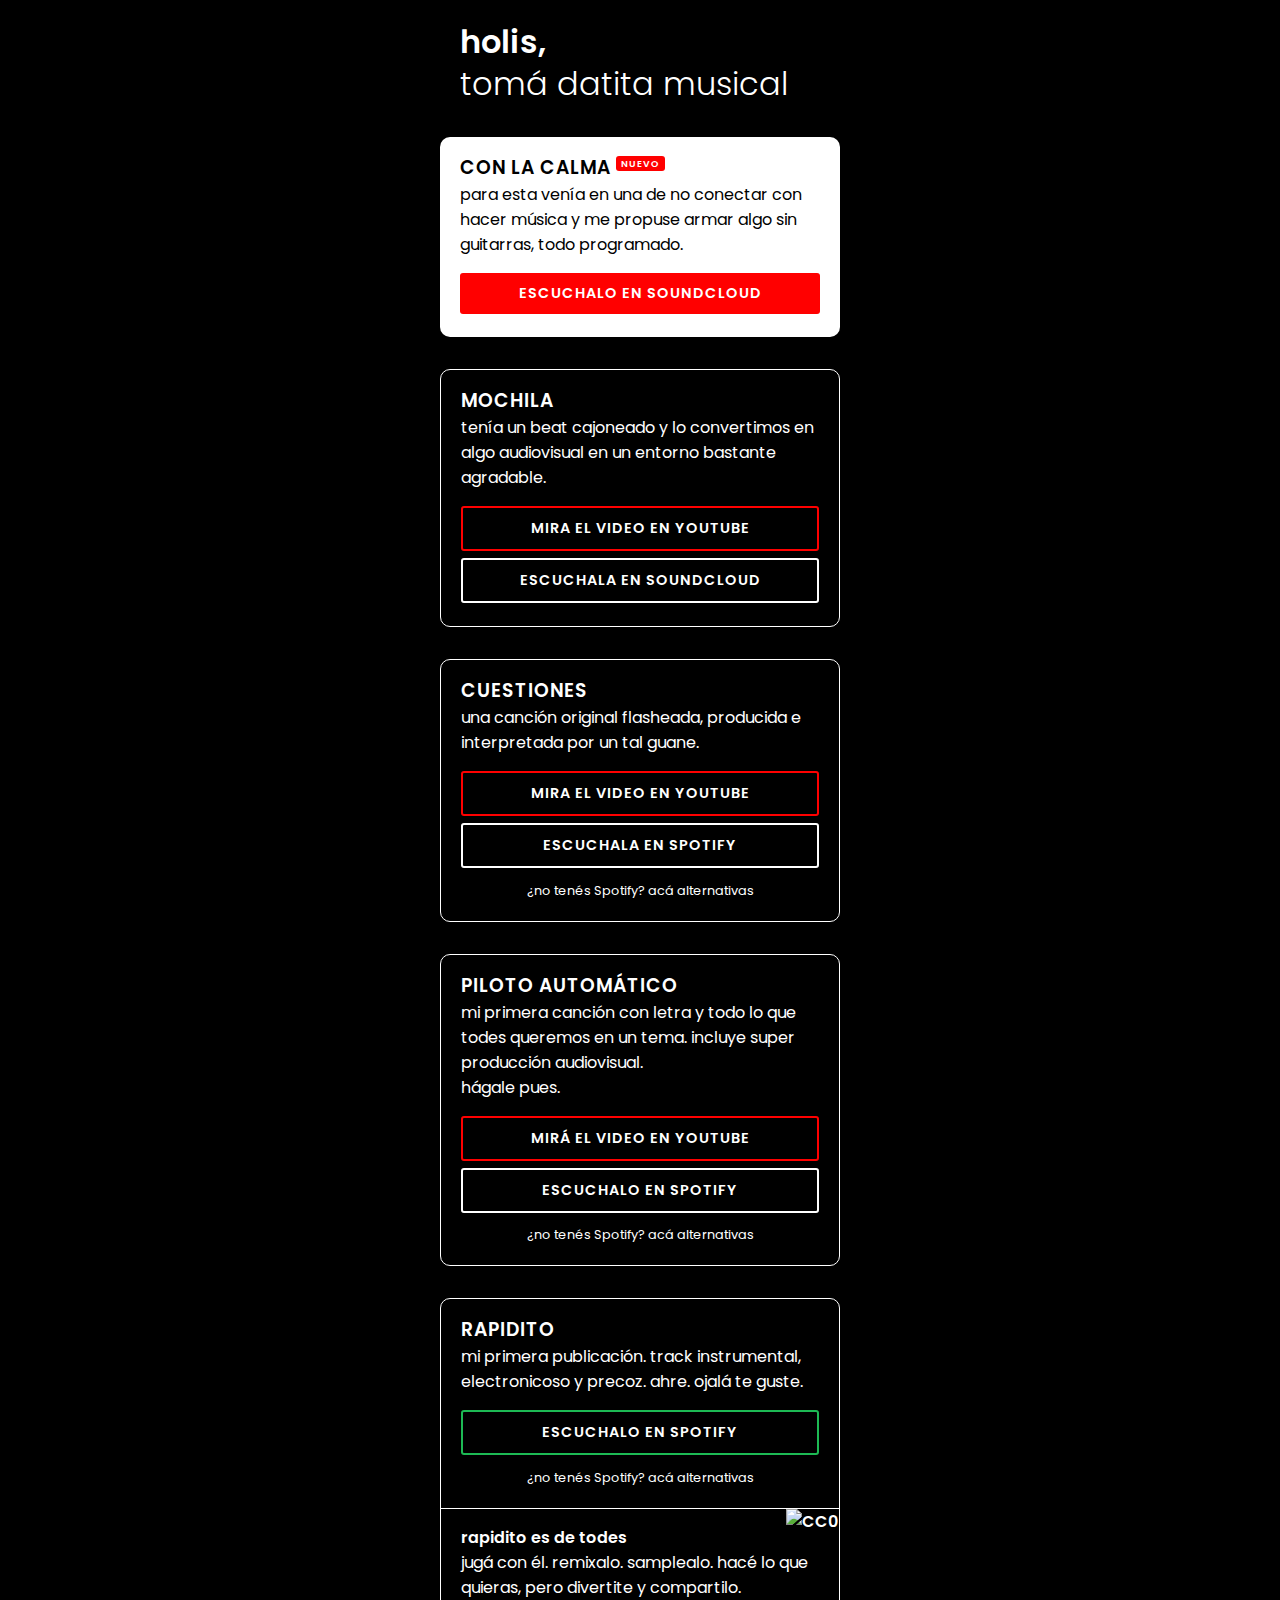
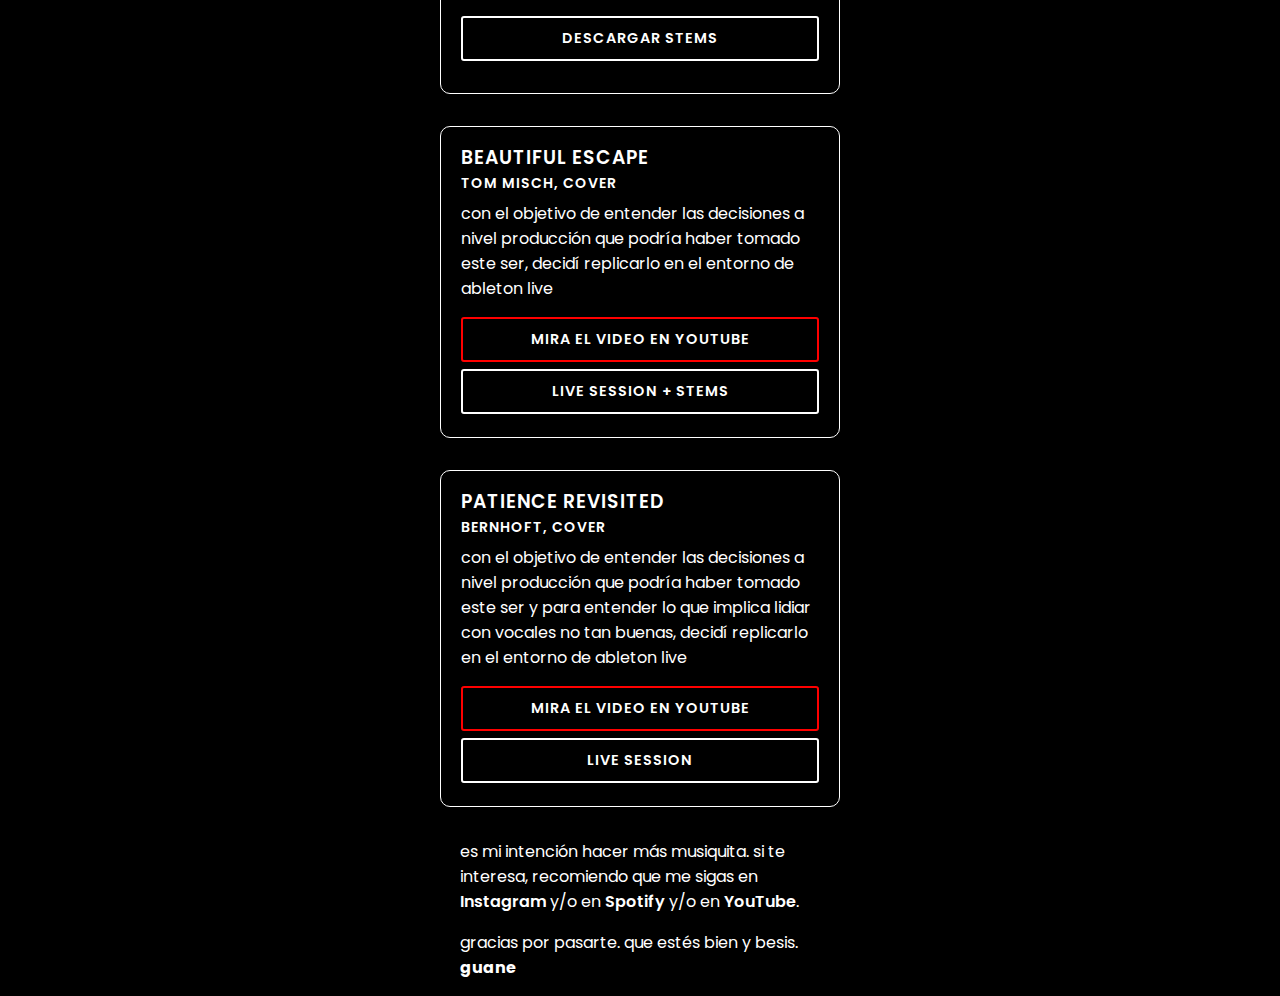
==== commit 0687bce9: "updates" ====
--- a/index.html
+++ b/index.html
@@ -49,20 +49,29 @@
 
   <div class="card new white">
     <div class="block">
+      <h3>con la calma</h3>
+      <p>para esta venía en una de no conectar con hacer música y me propuse armar algo sin guitarras, todo programado.</p>
+      <a href="https://soundcloud.com/heyimjuani/con-la-calma" target="_blank" class="outbound btn-primary btn-youtube" id="Calma_sc">Escuchalo en soundcloud</a>
+    </div>
+  </div>
+
+  <div class="card">
+    <div class="block">
+      <h3>mochila</h3>
+      <p>tenía un beat cajoneado y lo convertimos en algo audiovisual en un entorno bastante agradable.</p>
+      <a href="https://www.youtube.com/watch?v=eAqTTWfmtnI" target="_blank" class="outbound btn-secondary btn-youtube" id="Mochila_yt">Mira el video en youtube</a>
+      <a href="https://soundcloud.com/heyimjuani/mochila" target="_blank" class="outbound btn-secondary" id="Mochila_soundcloud">Escuchala en Soundcloud</a>
+
+    </div>
+  </div>
+
+  <div class="card">
+    <div class="block">
       <h3>cuestiones</h3>
       <p>una canción original flasheada, producida e interpretada por un tal guane.</p>
-      <a href="https://www.youtube.com/watch?v=g9MQwjhm0Oc" target="_blank" class="outbound btn-primary btn-youtube" id="Cuestiones_yt">Mira el video en youtube</a>
+      <a href="https://youtu.be/N0CnOz14hHo" target="_blank" class="outbound btn-secondary btn-youtube" id="Cuestiones_yt">Mira el video en youtube</a>
       <a href="https://open.spotify.com/track/19mItUiQqte8ufjwZdrCme?si=6zl7G36hRICoL2ruUDDG5w" target="_blank" class="outbound btn-secondary" id="Cuestiones_spotify">Escuchala en Spotify</a>
       <a class="small" onclick="togglePanel(this)" data-track="track-03">¿no tenés Spotify? acá alternativas</a>
-    </div>
-  </div>
-  
-  <div class="card">
-    <div class="block">
-      <h3>patience revisited<br><span>bernhoft, cover</span></h3>
-      <p>con el objetivo de entender las decisiones a nivel producción que podría haber tomado este ser y para entender lo que implica lidiar con vocales no tan buenas, decidí replicarlo en el entorno de ableton live</p>
-      <a href="https://www.youtube.com/watch?v=g9MQwjhm0Oc" target="_blank" class="outbound btn-secondary btn-youtube" id="Bernhoft_yt">Mira el video en youtube</a>
-      <a href="https://www.dropbox.com/sh/3kn89ak44lyh8nc/AAAj1W1nZ2Cq6m2srmrZ6Okga?dl=0" target="_blank" class="outbound btn-secondary" id="Bernhoft_stems">Live session</a>
     </div>
   </div>
 
@@ -115,6 +124,15 @@
       <p>con el objetivo de entender las decisiones a nivel producción que podría haber tomado este ser, decidí replicarlo en el entorno de ableton live</p>
       <a href="https://youtu.be/fg_dWSRYCf8" target="_blank" class="outbound btn-secondary btn-youtube" id="Misch_yt">Mira el video en youtube</a>
       <a href="https://www.dropbox.com/sh/4fp14c9alnywz0y/AADHzIzvy0ldiTium4FO3c2oa?dl=0" target="_blank" class="outbound btn-secondary" id="Misch_stems">Live session + stems</a>
+    </div>
+  </div>
+
+  <div class="card">
+    <div class="block">
+      <h3>patience revisited<br><span>bernhoft, cover</span></h3>
+      <p>con el objetivo de entender las decisiones a nivel producción que podría haber tomado este ser y para entender lo que implica lidiar con vocales no tan buenas, decidí replicarlo en el entorno de ableton live</p>
+      <a href="https://www.youtube.com/watch?v=g9MQwjhm0Oc" target="_blank" class="outbound btn-secondary btn-youtube" id="Bernhoft_yt">Mira el video en youtube</a>
+      <a href="https://www.dropbox.com/sh/3kn89ak44lyh8nc/AAAj1W1nZ2Cq6m2srmrZ6Okga?dl=0" target="_blank" class="outbound btn-secondary" id="Bernhoft_stems">Live session</a>
     </div>
   </div>
   
